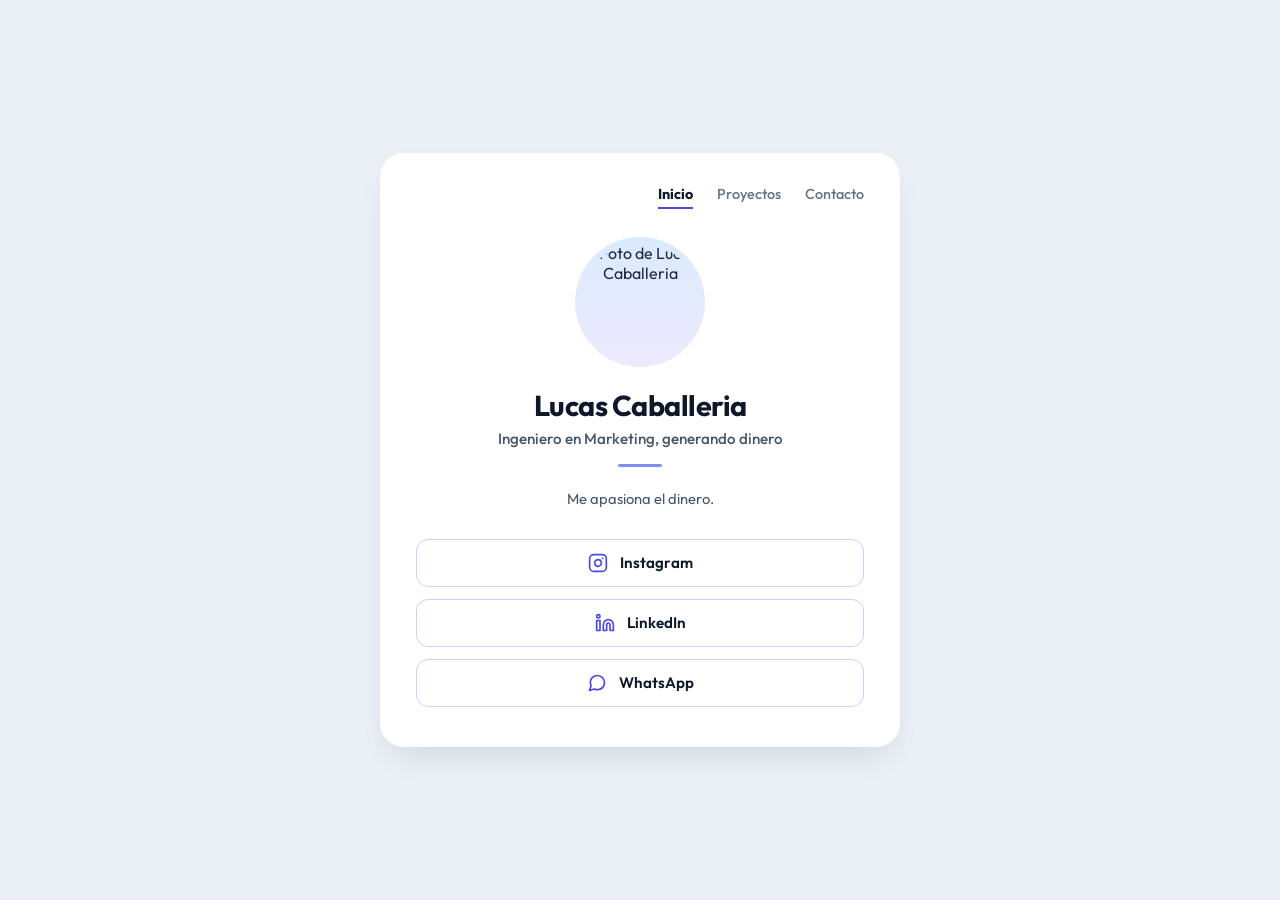
==== index.html @ fe119c32 "update: cambiar foto de perfil" ====
<!DOCTYPE html>
<html lang="es">

<head>
    <meta charset="UTF-8">
    <meta name="viewport" content="width=device-width, initial-scale=1.0">
    <title>Carolina Torres - Portafolio</title>

    <!-- Vinculación del archivo CSS -->
    <link rel="stylesheet" href="css/style.css">

    <!-- Tipografía Outfit desde Google Fonts -->
    <link rel="preconnect" href="https://fonts.googleapis.com">
    <link rel="preconnect" href="https://fonts.gstatic.com" crossorigin>
    <link href="https://fonts.googleapis.com/css2?family=Outfit:wght@300;400;500;600;700&display=swap" rel="stylesheet">
</head>

<body>

    <!-- TARJETA PRINCIPAL -->
    <main class="card">

        <!-- 1. Menú de Navegación Superior -->
        <nav class="nav-menu">
            <a href="index.html" class="nav-link active">Inicio</a>
            <a href="proyectos.html" class="nav-link">Proyectos</a>
            <a href="contacto.html" class="nav-link">Contacto</a>
        </nav>

        <!-- 2. Avatar / Foto de Perfil -->
        <div class="avatar-container">
            <img src="https://images.unsplash.com/photo-1534528741775-53994a69daeb?w=400&auto=format&fit=crop&q=80"
                alt="Foto de Lucas Caballeria" class="avatar-img">
        </div>

        <!-- 3. Información Personal -->
        <h1 class="profile-name">Lucas Caballeria</h1>
        <p class="profile-title">Ingeniero en Marketing, generando dinero</p>

        <!-- Línea decorativa -->
        <div class="divider"></div>

        <!-- 4. Biografía -->
        <p class="profile-bio">
            Me apasiona el dinero.
        </p>

        <!-- 5. Botones de Redes Sociales / Contacto -->
        <div class="social-links">
            <a href="https://instagram.com" target="_blank" class="social-btn">
                <svg class="social-icon" viewBox="0 0 24 24" fill="none" stroke="currentColor" stroke-width="2"
                    stroke-linecap="round" stroke-linejoin="round">
                    <rect x="2" y="2" width="20" height="20" rx="5" ry="5"></rect>
                    <path d="M16 11.37A4 4 0 1 1 12.63 8 4 4 0 0 1 16 11.37z"></path>
                    <line x1="17.5" y1="6.5" x2="17.51" y2="6.5"></line>
                </svg>
                <span>Instagram</span>
            </a>

            <a href="https://linkedin.com" target="_blank" class="social-btn">
                <svg class="social-icon" viewBox="0 0 24 24" fill="none" stroke="currentColor" stroke-width="2"
                    stroke-linecap="round" stroke-linejoin="round">
                    <path d="M16 8a6 6 0 0 1 6 6v7h-4v-7a2 2 0 0 0-2-2 2 2 0 0 0-2 2v7h-4v-7a6 6 0 0 1 6-6z"></path>
                    <rect x="2" y="9" width="4" height="12"></rect>
                    <circle cx="4" cy="4" r="2"></circle>
                </svg>
                <span>LinkedIn</span>
            </a>

            <a href="https://whatsapp.com" target="_blank" class="social-btn">
                <svg class="social-icon" viewBox="0 0 24 24" fill="none" stroke="currentColor" stroke-width="2"
                    stroke-linecap="round" stroke-linejoin="round">
                    <path
                        d="M21 11.5a8.38 8.38 0 0 1-.9 3.8 8.5 8.5 0 0 1-7.6 4.7 8.38 8.38 0 0 1-3.8-.9L3 21l1.9-5.7a8.38 8.38 0 0 1-.9-3.8 8.5 8.5 0 0 1 4.7-7.6 8.38 8.38 0 0 1 3.8-.9h.5a8.48 8.48 0 0 1 8 8v.5z">
                    </path>
                </svg>
                <span>WhatsApp</span>
            </a>
        </div>

    </main>

</body>

</html>
---- css/style.css ----
/* ==========================================================================
   1. RESET Y ESTILOS GENERALES
   ========================================================================== */
* {
    margin: 0;
    padding: 0;
    box-sizing: border-box;
}

body {
    font-family: 'Outfit', -apple-system, BlinkMacSystemFont, 'Segoe UI', Roboto, sans-serif;
    background-color: #ebf0f7;
    /* Fondo azul grisáceo suave */
    color: #1e293b;
    min-height: 100vh;
    display: flex;
    justify-content: center;
    align-items: center;
    padding: 24px;
}

/* ==========================================================================
   2. CONTENEDOR PRINCIPAL (CARD)
   ========================================================================== */
.card {
    background-color: #ffffff;
    width: 100%;
    max-width: 520px;
    border-radius: 24px;
    padding: 32px 36px 40px;
    box-shadow: 0 10px 30px -5px rgba(0, 0, 0, 0.05), 0 20px 40px -15px rgba(0, 0, 0, 0.07);
    text-align: center;
}

/* ==========================================================================
   3. MENÚ DE NAVEGACIÓN SUPERIOR
   ========================================================================== */
.nav-menu {
    display: flex;
    justify-content: flex-end;
    gap: 24px;
    margin-bottom: 28px;
}

.nav-link {
    text-decoration: none;
    font-size: 0.9rem;
    font-weight: 500;
    color: #64748b;
    padding-bottom: 4px;
    border-bottom: 2px solid transparent;
    transition: all 0.2s ease;
}

.nav-link:hover {
    color: #0f172a;
}

/* Enlace activo con línea azul */
.nav-link.active {
    color: #0f172a;
    font-weight: 700;
    border-bottom: 2.5px solid #4f46e5;
}

/* ==========================================================================
   4. AVATAR / FOTO DE PERFIL
   ========================================================================== */
.avatar-container {
    width: 130px;
    height: 130px;
    margin: 0 auto 20px auto;
    border-radius: 50%;
    padding: 6px;
    background: linear-gradient(180deg, #dbeafe 0%, #ede9fe 100%);
    display: flex;
    align-items: center;
    justify-content: center;
}

.avatar-img {
    width: 100%;
    height: 100%;
    border-radius: 50%;
    object-fit: cover;
    display: block;
}

/* ==========================================================================
   5. TEXTOS Y JERARQUÍA
   ========================================================================== */
.profile-name {
    font-size: 1.8rem;
    font-weight: 700;
    color: #0f172a;
    margin-bottom: 6px;
    letter-spacing: -0.5px;
}

.profile-title {
    font-size: 0.95rem;
    font-weight: 500;
    color: #475569;
    margin-bottom: 16px;
}

.divider {
    width: 44px;
    height: 3px;
    background-color: #818cf8;
    border-radius: 99px;
    margin: 0 auto 20px auto;
}

.profile-bio {
    font-size: 0.92rem;
    line-height: 1.6;
    color: #475569;
    max-width: 420px;
    margin: 0 auto 28px auto;
}

/* ==========================================================================
   6. BOTONES DE REDES SOCIALES
   ========================================================================== */
.social-links {
    display: flex;
    flex-direction: column;
    gap: 12px;
}

.social-btn {
    display: flex;
    align-items: center;
    justify-content: center;
    gap: 12px;
    background-color: #ffffff;
    border: 1.5px solid #c7d2fe;
    border-radius: 12px;
    padding: 13px 20px;
    text-decoration: none;
    color: #0f172a;
    font-size: 0.95rem;
    font-weight: 600;
    transition: all 0.2s ease;
}

.social-icon {
    width: 20px;
    height: 20px;
    color: #4f46e5;
    flex-shrink: 0;
}

.social-btn:hover {
    background-color: #f5f7ff;
    border-color: #4f46e5;
    transform: translateY(-2px);
    box-shadow: 0 4px 12px rgba(79, 70, 229, 0.08);
}
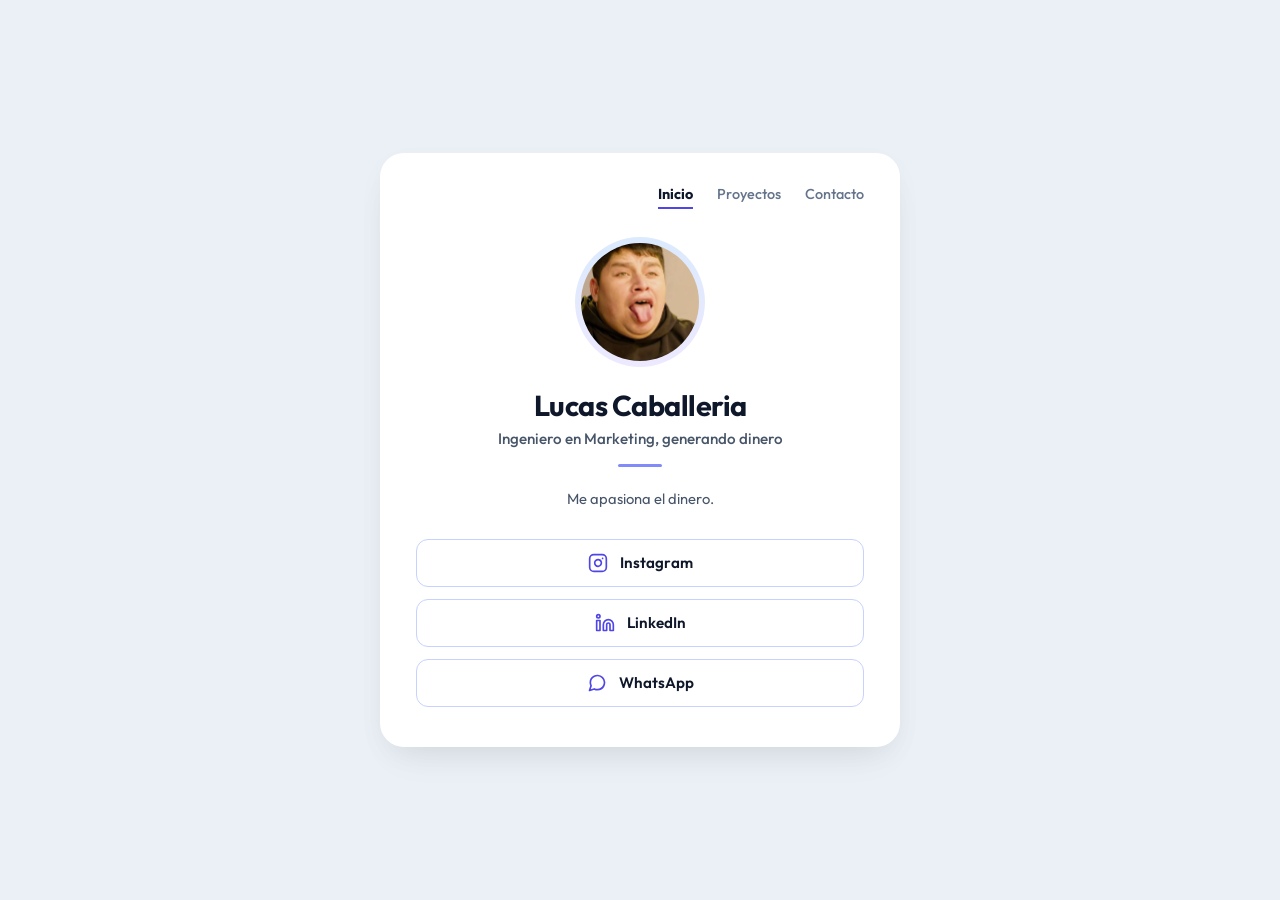
==== commit 3a6c59bf: "feat: actualizar foto de perfil con imagen local" ====
--- a/index.html
+++ b/index.html
@@ -29,8 +29,7 @@
 
         <!-- 2. Avatar / Foto de Perfil -->
         <div class="avatar-container">
-            <img src="https://images.unsplash.com/photo-1534528741775-53994a69daeb?w=400&auto=format&fit=crop&q=80"
-                alt="Foto de Lucas Caballeria" class="avatar-img">
+            <img src="img/perfil.png" alt="Foto de Lucas Caballeria" class="avatar-img">
         </div>
 
         <!-- 3. Información Personal -->
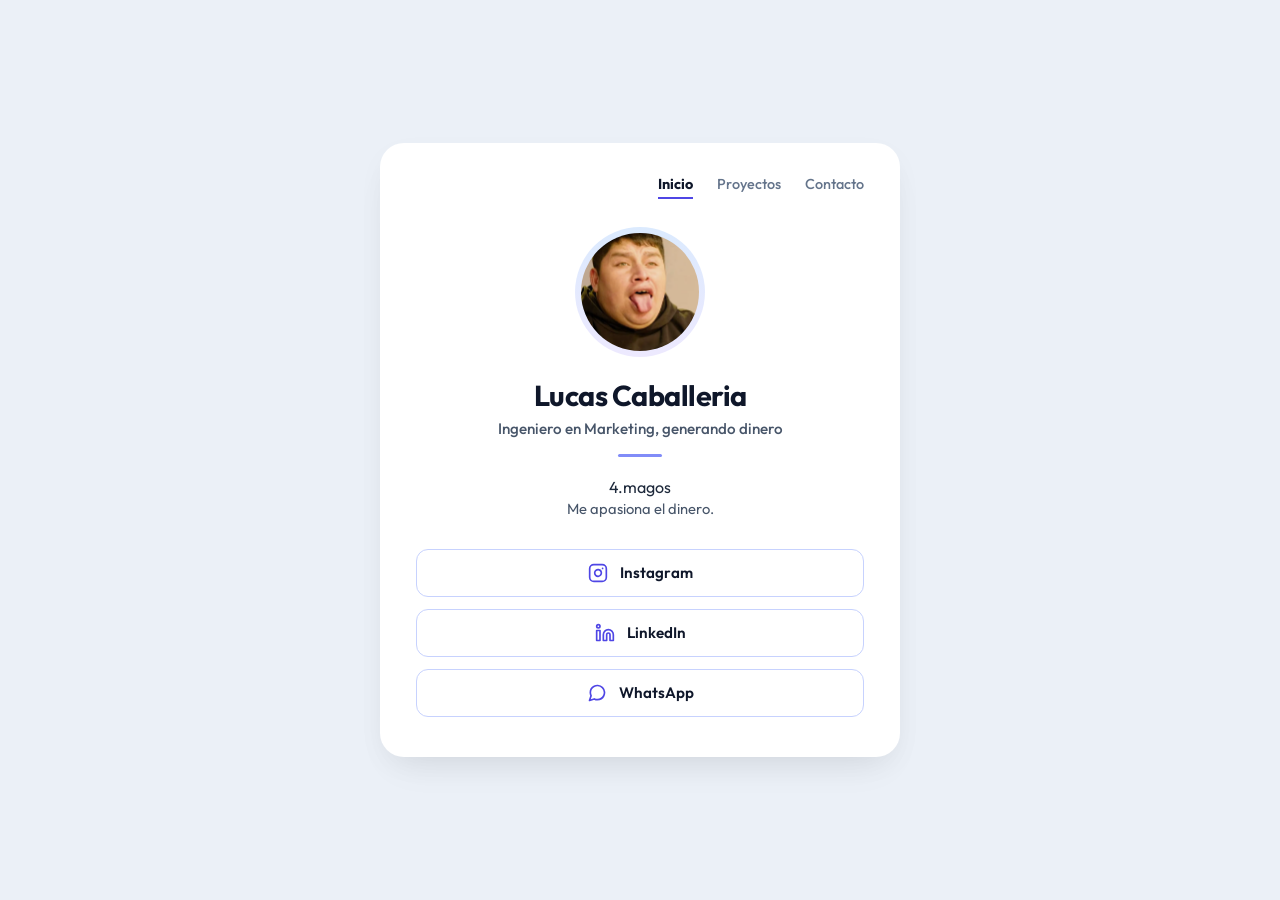
==== commit 446dd225: "Avance 2 de Septiembre" ====
--- a/index.html
+++ b/index.html
@@ -32,13 +32,14 @@
             <img src="img/perfil.png" alt="Foto de Lucas Caballeria" class="avatar-img">
         </div>
 
+
         <!-- 3. Información Personal -->
         <h1 class="profile-name">Lucas Caballeria</h1>
         <p class="profile-title">Ingeniero en Marketing, generando dinero</p>
 
         <!-- Línea decorativa -->
         <div class="divider"></div>
-
+        4.magos
         <!-- 4. Biografía -->
         <p class="profile-bio">
             Me apasiona el dinero.
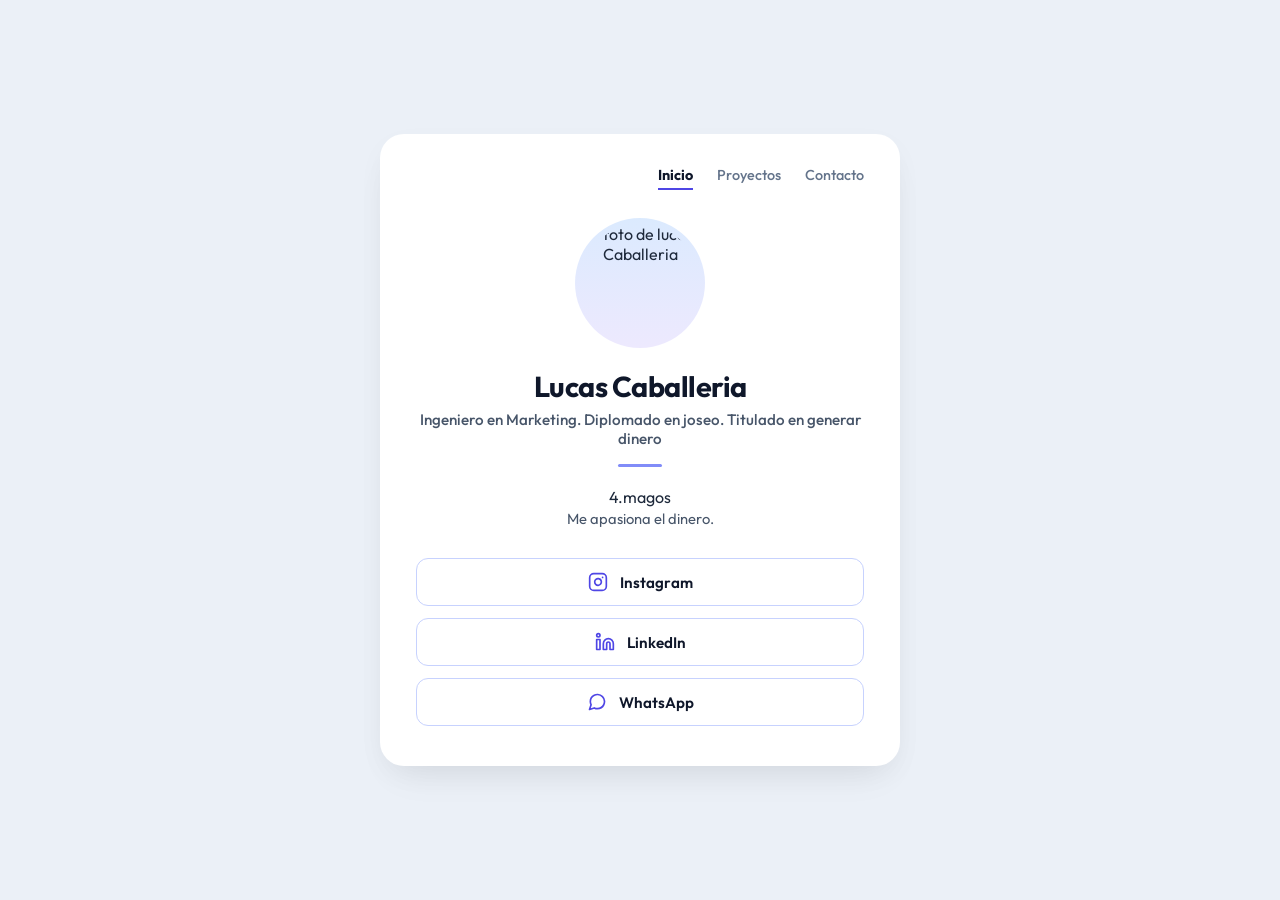
==== commit b176c011: "correccion de foto" ====
--- a/index.html
+++ b/index.html
@@ -4,7 +4,7 @@
 <head>
     <meta charset="UTF-8">
     <meta name="viewport" content="width=device-width, initial-scale=1.0">
-    <title>Carolina Torres - Portafolio</title>
+    <title>4.magos - Portafolio</title>
 
     <!-- Vinculación del archivo CSS -->
     <link rel="stylesheet" href="css/style.css">
@@ -29,13 +29,13 @@
 
         <!-- 2. Avatar / Foto de Perfil -->
         <div class="avatar-container">
-            <img src="img/perfil.png" alt="Foto de Lucas Caballeria" class="avatar-img">
+            <img src="img/perfil.png" alt="foto de lucas Caballeria" class="avatar-img">
         </div>
 
 
         <!-- 3. Información Personal -->
         <h1 class="profile-name">Lucas Caballeria</h1>
-        <p class="profile-title">Ingeniero en Marketing, generando dinero</p>
+        <p class="profile-title">Ingeniero en Marketing. Diplomado en joseo. Titulado en generar dinero</p>
 
         <!-- Línea decorativa -->
         <div class="divider"></div>
@@ -47,7 +47,7 @@
 
         <!-- 5. Botones de Redes Sociales / Contacto -->
         <div class="social-links">
-            <a href="https://instagram.com" target="_blank" class="social-btn">
+            <a href="https://www.instagram.com/p/Dclc0QiOh9T/" target="_blank" class="social-btn">
                 <svg class="social-icon" viewBox="0 0 24 24" fill="none" stroke="currentColor" stroke-width="2"
                     stroke-linecap="round" stroke-linejoin="round">
                     <rect x="2" y="2" width="20" height="20" rx="5" ry="5"></rect>
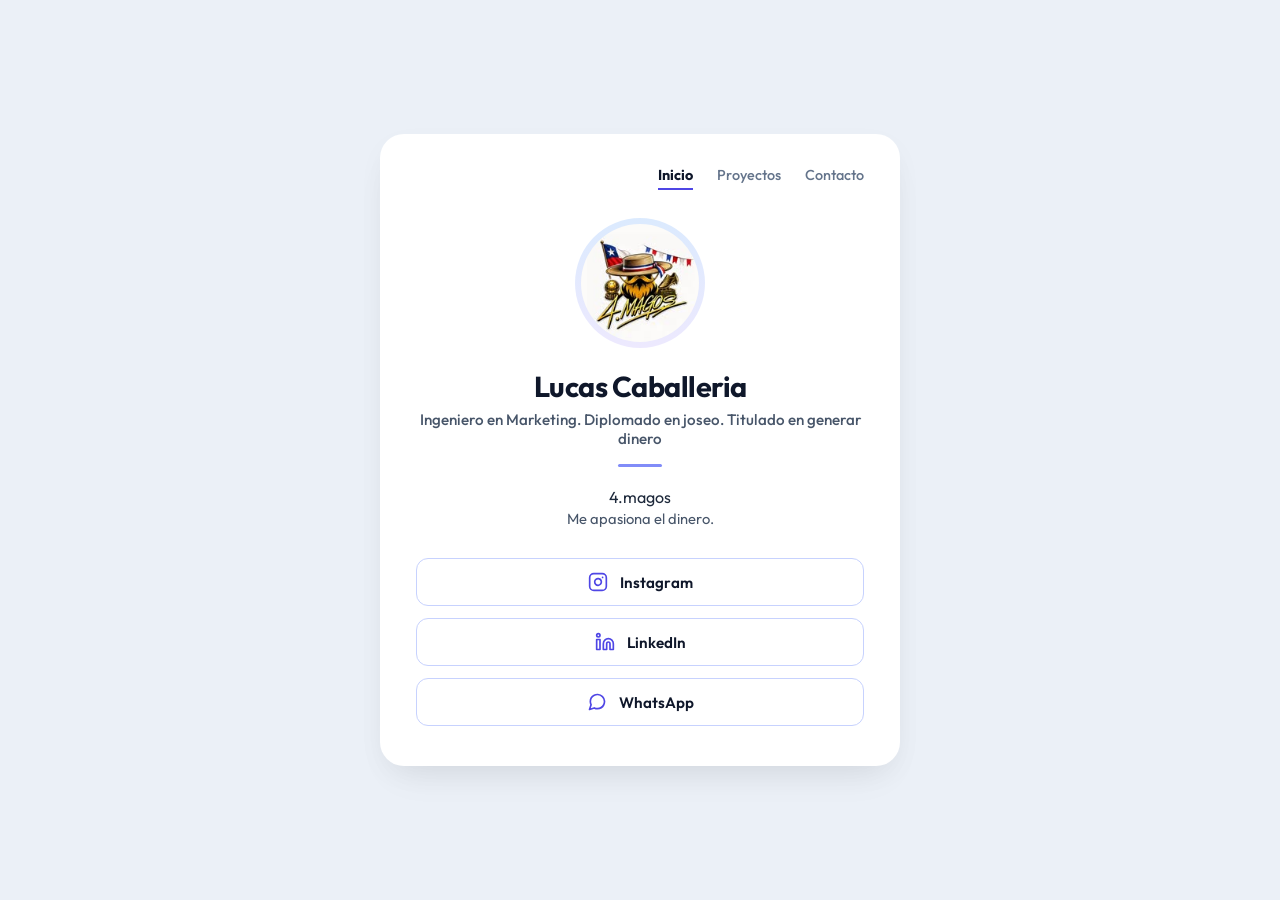
==== commit 5d0f63bf: "fix: actualizar ruta de avatar a img/avatar.jpg" ====
--- a/index.html
+++ b/index.html
@@ -29,7 +29,7 @@
 
         <!-- 2. Avatar / Foto de Perfil -->
         <div class="avatar-container">
-            <img src="img/perfil.png" alt="foto de lucas Caballeria" class="avatar-img">
+            <img src="img/avatar.jpg" alt="foto de lucas Caballeria" class="avatar-img">
         </div>
 
 
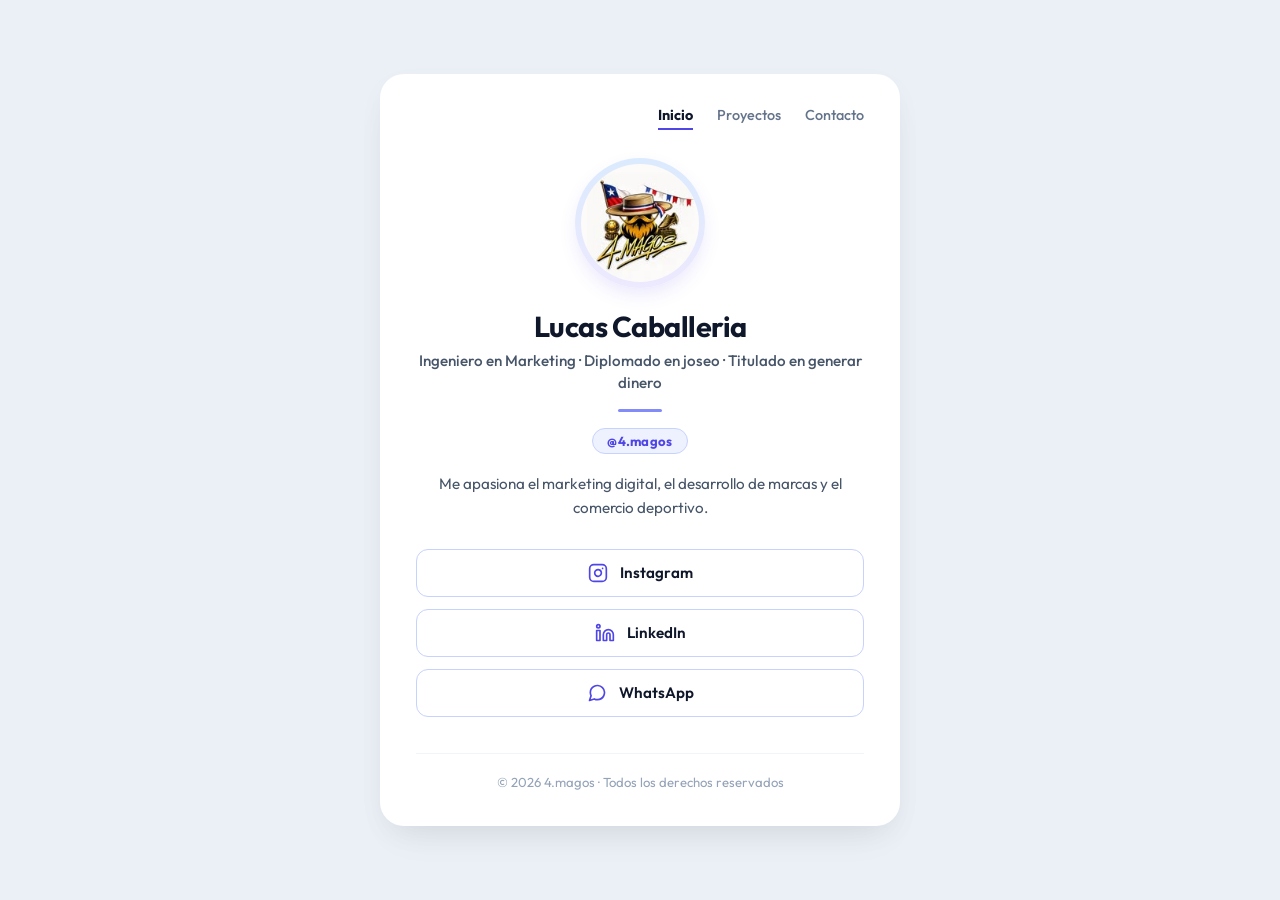
==== commit b695c282: "feat: organizar proyectos en cuadricula responsiva y ajustar proporcion de fotos" ====
--- a/index.html
+++ b/index.html
@@ -21,32 +21,34 @@
     <main class="card">
 
         <!-- 1. Menú de Navegación Superior -->
-        <nav class="nav-menu">
-            <a href="index.html" class="nav-link active">Inicio</a>
-            <a href="proyectos.html" class="nav-link">Proyectos</a>
-            <a href="contacto.html" class="nav-link">Contacto</a>
-        </nav>
+        <header>
+            <nav class="nav-menu">
+                <a href="index.html" class="nav-link active">Inicio</a>
+                <a href="proyectos.html" class="nav-link">Proyectos</a>
+                <a href="contacto.html" class="nav-link">Contacto</a>
+            </nav>
+        </header>
 
         <!-- 2. Avatar / Foto de Perfil -->
         <div class="avatar-container">
-            <img src="img/avatar.jpg" alt="foto de lucas Caballeria" class="avatar-img">
+            <img src="img/avatar.jpg" alt="Foto de perfil de Lucas Caballeria" class="avatar-img">
         </div>
-
 
         <!-- 3. Información Personal -->
         <h1 class="profile-name">Lucas Caballeria</h1>
-        <p class="profile-title">Ingeniero en Marketing. Diplomado en joseo. Titulado en generar dinero</p>
+        <p class="profile-title">Ingeniero en Marketing · Diplomado en joseo · Titulado en generar dinero</p>
 
-        <!-- Línea decorativa -->
+        <!-- Línea decorativa y distintivo de marca -->
         <div class="divider"></div>
-        4.magos
+        <span class="profile-tag">@4.magos</span>
+
         <!-- 4. Biografía -->
         <p class="profile-bio">
-            Me apasiona el dinero.
+            Me apasiona el marketing digital, el desarrollo de marcas y el comercio deportivo.
         </p>
 
         <!-- 5. Botones de Redes Sociales / Contacto -->
-        <div class="social-links">
+        <section class="social-links">
             <a href="https://www.instagram.com/p/Dclc0QiOh9T/" target="_blank" class="social-btn">
                 <svg class="social-icon" viewBox="0 0 24 24" fill="none" stroke="currentColor" stroke-width="2"
                     stroke-linecap="round" stroke-linejoin="round">
@@ -76,7 +78,12 @@
                 </svg>
                 <span>WhatsApp</span>
             </a>
-        </div>
+        </section>
+
+        <!-- 6. Pie de página semántico -->
+        <footer class="site-footer">
+            <p>© 2026 4.magos · Todos los derechos reservados</p>
+        </footer>
 
     </main>
 
--- a/css/style.css
+++ b/css/style.css
@@ -5,6 +5,12 @@
     margin: 0;
     padding: 0;
     box-sizing: border-box;
+}
+
+img {
+    max-width: 100%;
+    height: auto;
+    display: block;
 }
 
 body {
@@ -14,9 +20,10 @@
     color: #1e293b;
     min-height: 100vh;
     display: flex;
-    justify-content: center;
-    align-items: center;
-    padding: 24px;
+    flex-direction: column;
+    justify-content: flex-start;
+    align-items: center;
+    padding: 36px 20px;
 }
 
 /* ==========================================================================
@@ -27,9 +34,10 @@
     width: 100%;
     max-width: 520px;
     border-radius: 24px;
-    padding: 32px 36px 40px;
+    padding: 32px 36px 36px;
     box-shadow: 0 10px 30px -5px rgba(0, 0, 0, 0.05), 0 20px 40px -15px rgba(0, 0, 0, 0.07);
     text-align: center;
+    margin: auto 0;
 }
 
 /* ==========================================================================
@@ -76,6 +84,7 @@
     display: flex;
     align-items: center;
     justify-content: center;
+    box-shadow: 0 8px 20px -4px rgba(79, 70, 229, 0.15);
 }
 
 .avatar-img {
@@ -102,6 +111,7 @@
     font-weight: 500;
     color: #475569;
     margin-bottom: 16px;
+    line-height: 1.4;
 }
 
 .divider {
@@ -109,11 +119,24 @@
     height: 3px;
     background-color: #818cf8;
     border-radius: 99px;
-    margin: 0 auto 20px auto;
+    margin: 0 auto 16px auto;
+}
+
+.profile-tag {
+    display: inline-block;
+    font-size: 0.82rem;
+    font-weight: 700;
+    color: #4f46e5;
+    background-color: #eef2ff;
+    border: 1px solid #c7d2fe;
+    padding: 4px 14px;
+    border-radius: 999px;
+    margin-bottom: 18px;
+    letter-spacing: 0.3px;
 }
 
 .profile-bio {
-    font-size: 0.92rem;
+    font-size: 0.95rem;
     line-height: 1.6;
     color: #475569;
     max-width: 420px;
@@ -157,4 +180,447 @@
     border-color: #4f46e5;
     transform: translateY(-2px);
     box-shadow: 0 4px 12px rgba(79, 70, 229, 0.08);
+}
+
+/* ==========================================================================
+   7. CONTENEDOR ANCHO PARA PROYECTOS Y TIENDA (.card-large)
+   ========================================================================== */
+.card-large {
+    max-width: 1100px;
+    text-align: left;
+    padding: 36px 44px 40px;
+    margin: 10px auto;
+}
+
+/* Encabezados de sección */
+.section-header {
+    margin-bottom: 32px;
+}
+
+.section-title {
+    font-size: 2.1rem;
+    font-weight: 700;
+    color: #0f172a;
+    letter-spacing: -0.5px;
+}
+
+.title-bar {
+    width: 42px;
+    height: 3.5px;
+    background-color: #4f46e5;
+    border-radius: 99px;
+    margin-top: 8px;
+    margin-bottom: 12px;
+}
+
+.section-subtitle {
+    font-size: 0.98rem;
+    color: #64748b;
+    line-height: 1.5;
+}
+
+/* ==========================================================================
+   8. CATÁLOGO EN CUADRÍCULA (GRID DE PROYECTOS / TIENDA)
+   ========================================================================== */
+.projects-grid,
+.products-list {
+    display: grid;
+    grid-template-columns: repeat(3, 1fr);
+    gap: 26px;
+    align-items: stretch;
+}
+
+.product-item {
+    display: flex;
+    flex-direction: column;
+    background-color: #ffffff;
+    border: 1px solid #e2e8f0;
+    border-radius: 20px;
+    overflow: hidden;
+    transition: all 0.3s cubic-bezier(0.16, 1, 0.3, 1);
+    box-shadow: 0 2px 10px rgba(0, 0, 0, 0.03);
+}
+
+.product-item:hover {
+    border-color: #c7d2fe;
+    box-shadow: 0 16px 36px -8px rgba(79, 70, 229, 0.16);
+    transform: translateY(-6px);
+}
+
+/* Caja de Imagen del producto */
+.product-img-box {
+    position: relative;
+    width: 100%;
+    aspect-ratio: 4 / 5;
+    background: linear-gradient(135deg, #f8fafc 0%, #f1f5f9 100%);
+    overflow: hidden;
+    border-bottom: 1px solid #f1f5f9;
+    display: flex;
+    align-items: center;
+    justify-content: center;
+}
+
+.product-photo {
+    width: 100%;
+    height: 100%;
+    object-fit: cover;
+    object-position: top center;
+    transition: transform 0.4s ease;
+}
+
+.product-item:hover .product-photo {
+    transform: scale(1.05);
+}
+
+.price-chip {
+    position: absolute;
+    bottom: 12px;
+    right: 12px;
+    background: rgba(15, 23, 42, 0.88);
+    backdrop-filter: blur(6px);
+    color: #ffffff;
+    font-size: 0.85rem;
+    font-weight: 700;
+    padding: 5px 11px;
+    border-radius: 10px;
+    box-shadow: 0 2px 8px rgba(0, 0, 0, 0.25);
+}
+
+/* Información del producto dentro de la tarjeta */
+.product-info {
+    flex: 1;
+    display: flex;
+    flex-direction: column;
+    padding: 22px 22px 24px;
+}
+
+/* Badges de producto */
+.product-badge {
+    display: inline-block;
+    align-self: flex-start;
+    font-size: 0.72rem;
+    font-weight: 700;
+    text-transform: uppercase;
+    letter-spacing: 0.5px;
+    padding: 4px 10px;
+    border-radius: 999px;
+    margin-bottom: 12px;
+}
+
+.badge-purple {
+    background-color: #f3e8ff;
+    color: #7e22ce;
+    border: 1px solid #e9d5ff;
+}
+
+.badge-blue {
+    background-color: #e0f2fe;
+    color: #0369a1;
+    border: 1px solid #bae6fd;
+}
+
+.badge-gold {
+    background-color: #fef3c7;
+    color: #b45309;
+    border: 1px solid #fde68a;
+}
+
+.product-name {
+    font-size: 1.15rem;
+    font-weight: 700;
+    color: #0f172a;
+    margin-bottom: 10px;
+    line-height: 1.35;
+}
+
+.product-desc {
+    font-size: 0.88rem;
+    color: #64748b;
+    line-height: 1.55;
+    margin-bottom: 16px;
+    flex-grow: 1;
+}
+
+/* Precio y disponibilidad */
+.product-pricing {
+    display: flex;
+    align-items: center;
+    justify-content: space-between;
+    gap: 12px;
+    padding-top: 14px;
+    border-top: 1px solid #f1f5f9;
+    margin-bottom: 16px;
+}
+
+.price-value {
+    font-size: 1.45rem;
+    font-weight: 800;
+    color: #1e1b4b;
+    letter-spacing: -0.5px;
+}
+
+.stock-tag {
+    font-size: 0.76rem;
+    font-weight: 600;
+    color: #16a34a;
+    background-color: #dcfce7;
+    padding: 3px 8px;
+    border-radius: 6px;
+}
+
+/* Botón comprar y tallas */
+.product-actions {
+    display: flex;
+    flex-direction: column;
+    gap: 10px;
+}
+
+.buy-btn {
+    display: inline-flex;
+    align-items: center;
+    justify-content: center;
+    gap: 8px;
+    width: 100%;
+    background-color: #4f46e5;
+    color: #ffffff;
+    font-size: 0.92rem;
+    font-weight: 600;
+    text-decoration: none;
+    padding: 12px 18px;
+    border-radius: 12px;
+    transition: all 0.2s ease;
+    box-shadow: 0 4px 12px rgba(79, 70, 229, 0.25);
+}
+
+.buy-btn:hover {
+    background-color: #4338ca;
+    transform: translateY(-1px);
+    box-shadow: 0 6px 16px rgba(79, 70, 229, 0.35);
+}
+
+.cart-icon {
+    width: 18px;
+    height: 18px;
+}
+
+.sizes-text {
+    font-size: 0.78rem;
+    font-weight: 500;
+    color: #94a3b8;
+    text-align: center;
+}
+
+/* ==========================================================================
+   9. PÁGINA DE CONTACTO
+   ========================================================================== */
+.contact-container {
+    display: grid;
+    grid-template-columns: 1.4fr 1fr;
+    gap: 36px;
+    align-items: start;
+}
+
+.contact-form {
+    display: flex;
+    flex-direction: column;
+    gap: 16px;
+}
+
+.form-group {
+    display: flex;
+    flex-direction: column;
+    gap: 6px;
+    text-align: left;
+}
+
+.form-label {
+    font-size: 0.88rem;
+    font-weight: 600;
+    color: #334155;
+}
+
+.form-input,
+.form-textarea {
+    width: 100%;
+    font-family: inherit;
+    font-size: 0.92rem;
+    color: #0f172a;
+    background-color: #f8fafc;
+    border: 1.5px solid #e2e8f0;
+    border-radius: 10px;
+    padding: 12px 15px;
+    outline: none;
+    transition: all 0.2s ease;
+}
+
+.form-input:focus,
+.form-textarea:focus {
+    background-color: #ffffff;
+    border-color: #4f46e5;
+    box-shadow: 0 0 0 3px rgba(79, 70, 229, 0.12);
+}
+
+.form-textarea {
+    resize: vertical;
+    min-height: 110px;
+}
+
+.submit-btn {
+    display: inline-flex;
+    align-items: center;
+    justify-content: center;
+    gap: 10px;
+    background-color: #4f46e5;
+    color: #ffffff;
+    font-family: inherit;
+    font-size: 0.95rem;
+    font-weight: 600;
+    border: none;
+    border-radius: 10px;
+    padding: 13px 22px;
+    cursor: pointer;
+    transition: all 0.2s ease;
+    box-shadow: 0 4px 12px rgba(79, 70, 229, 0.2);
+    margin-top: 4px;
+}
+
+.submit-btn:hover {
+    background-color: #4338ca;
+    transform: translateY(-2px);
+    box-shadow: 0 6px 16px rgba(79, 70, 229, 0.3);
+}
+
+.send-icon {
+    width: 18px;
+    height: 18px;
+}
+
+.contact-info-card {
+    background: linear-gradient(135deg, #f5f3ff 0%, #ede9fe 100%);
+    border: 1px solid #ddd6fe;
+    border-radius: 16px;
+    padding: 26px;
+    display: flex;
+    flex-direction: column;
+    align-items: flex-start;
+    gap: 16px;
+}
+
+.info-icon-wrapper {
+    width: 46px;
+    height: 46px;
+    background-color: #ffffff;
+    border-radius: 12px;
+    display: flex;
+    align-items: center;
+    justify-content: center;
+    box-shadow: 0 4px 10px rgba(79, 70, 229, 0.1);
+}
+
+.info-icon {
+    width: 22px;
+    height: 22px;
+    color: #4f46e5;
+}
+
+.info-content {
+    display: flex;
+    flex-direction: column;
+    gap: 6px;
+}
+
+.info-label {
+    font-size: 0.85rem;
+    color: #6b7280;
+    font-weight: 500;
+}
+
+.info-email {
+    font-size: 1.05rem;
+    font-weight: 700;
+    color: #4f46e5;
+    text-decoration: none;
+    word-break: break-word;
+}
+
+.info-email:hover {
+    text-decoration: underline;
+}
+
+.info-subtext {
+    font-size: 0.82rem;
+    color: #8b5cf6;
+    margin-top: 2px;
+}
+
+/* ==========================================================================
+   10. PIE DE PÁGINA (FOOTER)
+   ========================================================================== */
+.site-footer {
+    margin-top: 36px;
+    padding-top: 20px;
+    border-top: 1px solid #f1f5f9;
+    font-size: 0.82rem;
+    color: #94a3b8;
+    text-align: center;
+}
+
+/* ==========================================================================
+   11. RESPONSIVE DESIGN (TABLETS Y MÓVILES)
+   ========================================================================== */
+@media (max-width: 992px) {
+    .card-large {
+        padding: 32px 28px 36px;
+    }
+
+    .projects-grid,
+    .products-list {
+        grid-template-columns: repeat(2, 1fr);
+        gap: 22px;
+    }
+
+    .contact-container {
+        grid-template-columns: 1fr;
+        gap: 28px;
+    }
+}
+
+@media (max-width: 680px) {
+    body {
+        padding: 16px 12px;
+    }
+
+    .card {
+        padding: 24px 18px 28px;
+        border-radius: 20px;
+    }
+
+    .card-large {
+        padding: 24px 16px 28px;
+        border-radius: 20px;
+    }
+
+    .nav-menu {
+        justify-content: center;
+        gap: 18px;
+        margin-bottom: 22px;
+    }
+
+    .section-title {
+        font-size: 1.75rem;
+    }
+
+    .projects-grid,
+    .products-list {
+        grid-template-columns: 1fr;
+        gap: 20px;
+    }
+
+    .product-img-box {
+        aspect-ratio: 4 / 4.8;
+    }
+
+    .price-value {
+        font-size: 1.35rem;
+    }
 }
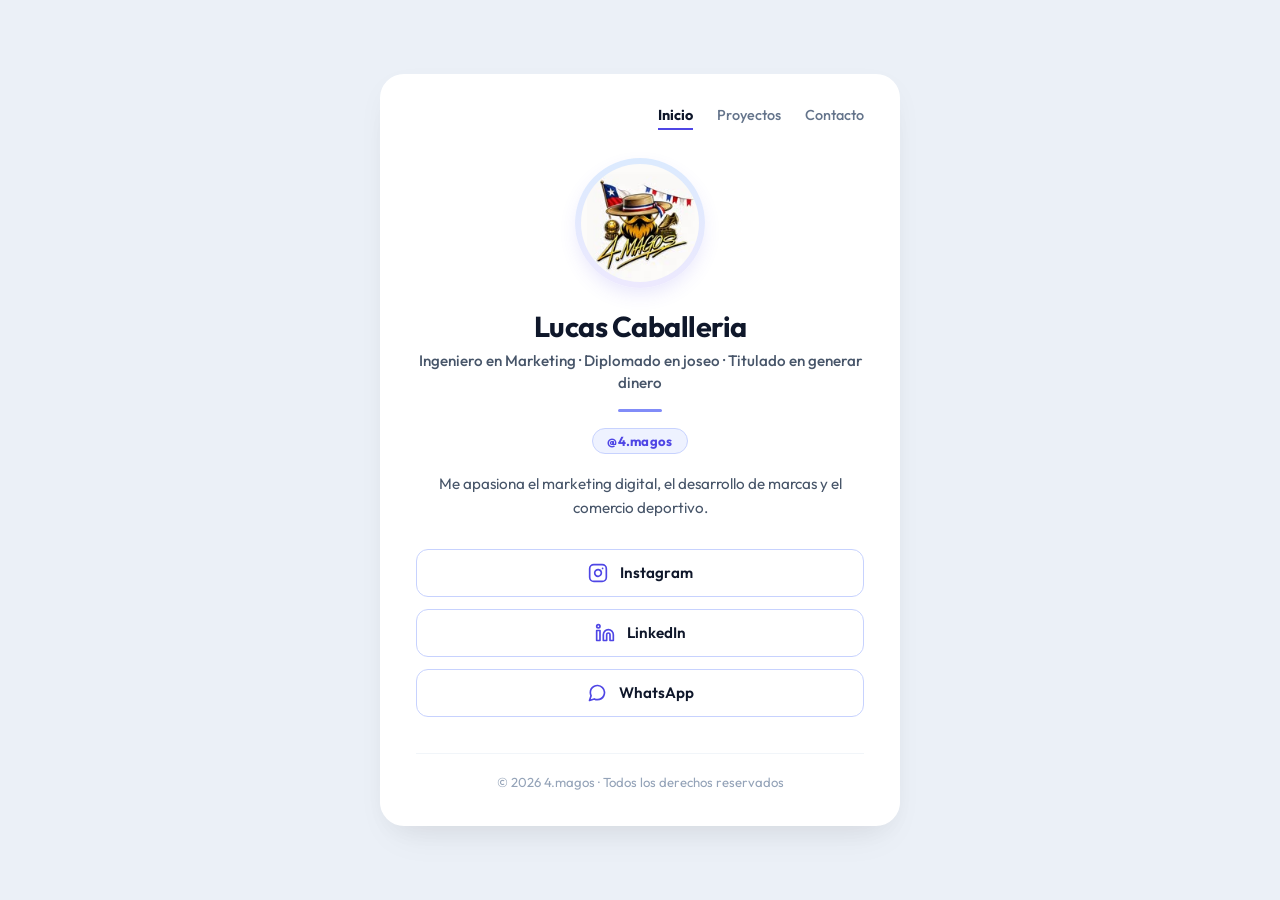
==== commit 2a2f45d6: "feat: integrar libreria de animaciones AOS con efectos interactivos de scroll" ====
--- a/index.html
+++ b/index.html
@@ -12,16 +12,19 @@
     <!-- Tipografía Outfit desde Google Fonts -->
     <link rel="preconnect" href="https://fonts.googleapis.com">
     <link rel="preconnect" href="https://fonts.gstatic.com" crossorigin>
-    <link href="https://fonts.googleapis.com/css2?family=Outfit:wght@300;400;500;600;700&display=swap" rel="stylesheet">
+    <link href="https://fonts.googleapis.com/css2?family=Outfit:wght@300;400;500;600;700;800&display=swap" rel="stylesheet">
+
+    <!-- Librería de animaciones AOS (Animate On Scroll) -->
+    <link rel="stylesheet" href="https://unpkg.com/aos@next/dist/aos.css" />
 </head>
 
 <body>
 
     <!-- TARJETA PRINCIPAL -->
-    <main class="card">
+    <main class="card" data-aos="fade-up" data-aos-duration="850">
 
         <!-- 1. Menú de Navegación Superior -->
-        <header>
+        <header data-aos="fade-down" data-aos-delay="100">
             <nav class="nav-menu">
                 <a href="index.html" class="nav-link active">Inicio</a>
                 <a href="proyectos.html" class="nav-link">Proyectos</a>
@@ -30,26 +33,26 @@
         </header>
 
         <!-- 2. Avatar / Foto de Perfil -->
-        <div class="avatar-container">
+        <div class="avatar-container" data-aos="zoom-in" data-aos-delay="200" data-aos-duration="800">
             <img src="img/avatar.jpg" alt="Foto de perfil de Lucas Caballeria" class="avatar-img">
         </div>
 
         <!-- 3. Información Personal -->
-        <h1 class="profile-name">Lucas Caballeria</h1>
-        <p class="profile-title">Ingeniero en Marketing · Diplomado en joseo · Titulado en generar dinero</p>
+        <h1 class="profile-name" data-aos="fade-up" data-aos-delay="300">Lucas Caballeria</h1>
+        <p class="profile-title" data-aos="fade-up" data-aos-delay="350">Ingeniero en Marketing · Diplomado en joseo · Titulado en generar dinero</p>
 
         <!-- Línea decorativa y distintivo de marca -->
-        <div class="divider"></div>
-        <span class="profile-tag">@4.magos</span>
+        <div class="divider" data-aos="fade-up" data-aos-delay="400"></div>
+        <span class="profile-tag" data-aos="zoom-in" data-aos-delay="450">@4.magos</span>
 
         <!-- 4. Biografía -->
-        <p class="profile-bio">
+        <p class="profile-bio" data-aos="fade-up" data-aos-delay="500">
             Me apasiona el marketing digital, el desarrollo de marcas y el comercio deportivo.
         </p>
 
         <!-- 5. Botones de Redes Sociales / Contacto -->
         <section class="social-links">
-            <a href="https://www.instagram.com/p/Dclc0QiOh9T/" target="_blank" class="social-btn">
+            <a href="https://www.instagram.com/p/Dclc0QiOh9T/" target="_blank" class="social-btn" data-aos="fade-up" data-aos-delay="550">
                 <svg class="social-icon" viewBox="0 0 24 24" fill="none" stroke="currentColor" stroke-width="2"
                     stroke-linecap="round" stroke-linejoin="round">
                     <rect x="2" y="2" width="20" height="20" rx="5" ry="5"></rect>
@@ -59,7 +62,7 @@
                 <span>Instagram</span>
             </a>
 
-            <a href="https://linkedin.com" target="_blank" class="social-btn">
+            <a href="https://linkedin.com" target="_blank" class="social-btn" data-aos="fade-up" data-aos-delay="650">
                 <svg class="social-icon" viewBox="0 0 24 24" fill="none" stroke="currentColor" stroke-width="2"
                     stroke-linecap="round" stroke-linejoin="round">
                     <path d="M16 8a6 6 0 0 1 6 6v7h-4v-7a2 2 0 0 0-2-2 2 2 0 0 0-2 2v7h-4v-7a6 6 0 0 1 6-6z"></path>
@@ -69,7 +72,7 @@
                 <span>LinkedIn</span>
             </a>
 
-            <a href="https://whatsapp.com" target="_blank" class="social-btn">
+            <a href="https://whatsapp.com" target="_blank" class="social-btn" data-aos="fade-up" data-aos-delay="750">
                 <svg class="social-icon" viewBox="0 0 24 24" fill="none" stroke="currentColor" stroke-width="2"
                     stroke-linecap="round" stroke-linejoin="round">
                     <path
@@ -81,12 +84,21 @@
         </section>
 
         <!-- 6. Pie de página semántico -->
-        <footer class="site-footer">
+        <footer class="site-footer" data-aos="fade-up" data-aos-delay="800">
             <p>© 2026 4.magos · Todos los derechos reservados</p>
         </footer>
 
     </main>
 
+    <!-- Scripts de la librería AOS -->
+    <script src="https://unpkg.com/aos@next/dist/aos.js"></script>
+    <script>
+        AOS.init({
+            duration: 800,
+            easing: 'ease-out-cubic',
+            once: true
+        });
+    </script>
 </body>
 
 </html>
--- a/css/style.css
+++ b/css/style.css
@@ -11,6 +11,11 @@
     max-width: 100%;
     height: auto;
     display: block;
+}
+
+html {
+    scroll-behavior: smooth;
+    overflow-x: hidden;
 }
 
 body {
@@ -24,6 +29,7 @@
     justify-content: flex-start;
     align-items: center;
     padding: 36px 20px;
+    overflow-x: hidden;
 }
 
 /* ==========================================================================
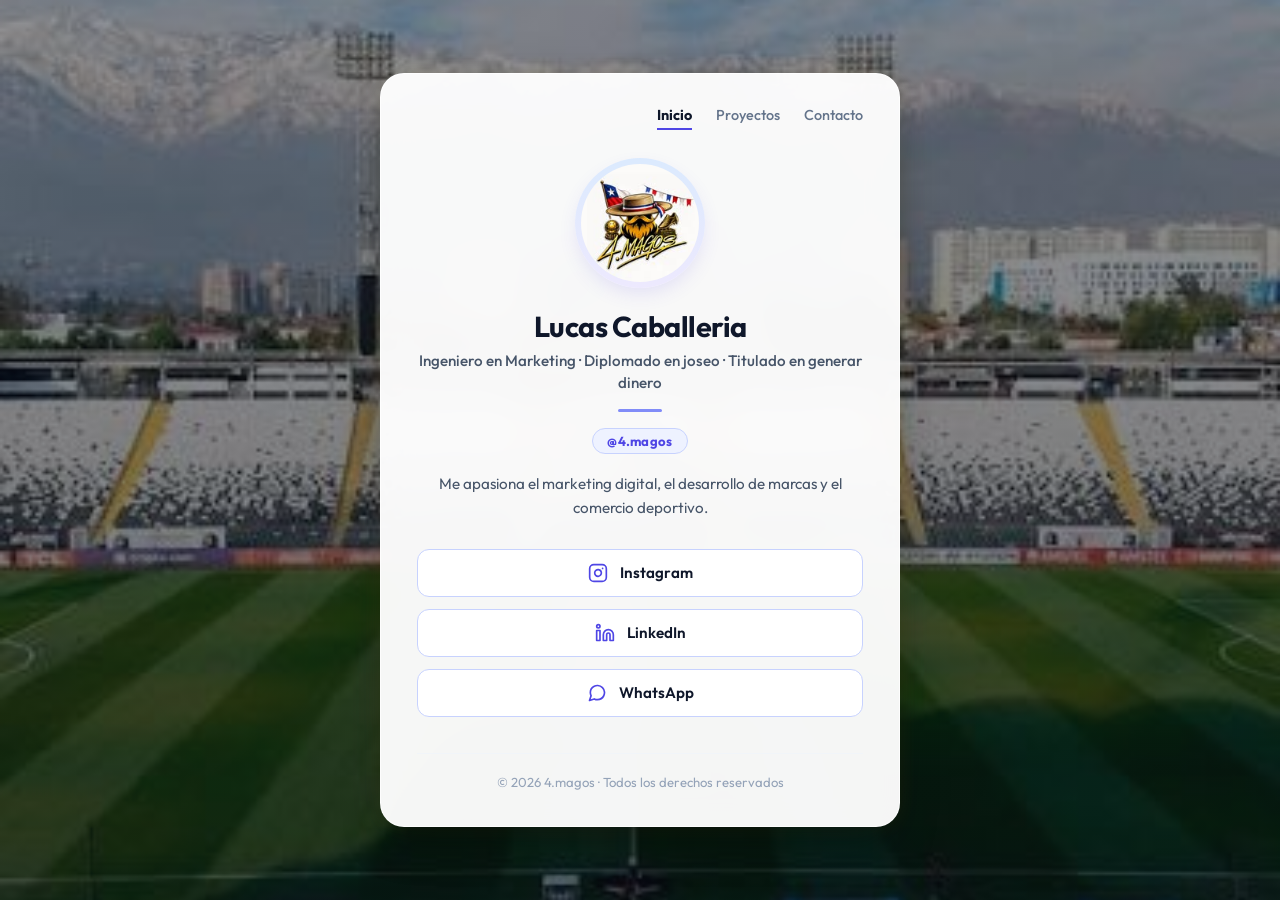
==== commit d3758a46: "feat: actualizar titulo de pagina de proyectos a Coleccion 2027" ====
--- a/index.html
+++ b/index.html
@@ -12,7 +12,8 @@
     <!-- Tipografía Outfit desde Google Fonts -->
     <link rel="preconnect" href="https://fonts.googleapis.com">
     <link rel="preconnect" href="https://fonts.gstatic.com" crossorigin>
-    <link href="https://fonts.googleapis.com/css2?family=Outfit:wght@300;400;500;600;700;800&display=swap" rel="stylesheet">
+    <link href="https://fonts.googleapis.com/css2?family=Outfit:wght@300;400;500;600;700;800&display=swap"
+        rel="stylesheet">
 
     <!-- Librería de animaciones AOS (Animate On Scroll) -->
     <link rel="stylesheet" href="https://unpkg.com/aos@next/dist/aos.css" />
@@ -39,7 +40,8 @@
 
         <!-- 3. Información Personal -->
         <h1 class="profile-name" data-aos="fade-up" data-aos-delay="300">Lucas Caballeria</h1>
-        <p class="profile-title" data-aos="fade-up" data-aos-delay="350">Ingeniero en Marketing · Diplomado en joseo · Titulado en generar dinero</p>
+        <p class="profile-title" data-aos="fade-up" data-aos-delay="350">Ingeniero en Marketing · Diplomado en joseo ·
+            Titulado en generar dinero</p>
 
         <!-- Línea decorativa y distintivo de marca -->
         <div class="divider" data-aos="fade-up" data-aos-delay="400"></div>
@@ -52,7 +54,8 @@
 
         <!-- 5. Botones de Redes Sociales / Contacto -->
         <section class="social-links">
-            <a href="https://www.instagram.com/p/Dclc0QiOh9T/" target="_blank" class="social-btn" data-aos="fade-up" data-aos-delay="550">
+            <a href="https://www.instagram.com/p/Dclc0QiOh9T/" target="_blank" class="social-btn" data-aos="fade-up"
+                data-aos-delay="550">
                 <svg class="social-icon" viewBox="0 0 24 24" fill="none" stroke="currentColor" stroke-width="2"
                     stroke-linecap="round" stroke-linejoin="round">
                     <rect x="2" y="2" width="20" height="20" rx="5" ry="5"></rect>
--- a/css/style.css
+++ b/css/style.css
@@ -20,8 +20,8 @@
 
 body {
     font-family: 'Outfit', -apple-system, BlinkMacSystemFont, 'Segoe UI', Roboto, sans-serif;
-    background-color: #ebf0f7;
-    /* Fondo azul grisáceo suave */
+    background: linear-gradient(rgba(10, 15, 25, 0.45), rgba(10, 15, 25, 0.55)), url('../img/fondo.jpg') no-repeat center center fixed;
+    background-size: cover;
     color: #1e293b;
     min-height: 100vh;
     display: flex;
@@ -36,12 +36,15 @@
    2. CONTENEDOR PRINCIPAL (CARD)
    ========================================================================== */
 .card {
-    background-color: #ffffff;
+    background-color: rgba(255, 255, 255, 0.96);
+    backdrop-filter: blur(16px);
+    -webkit-backdrop-filter: blur(16px);
+    border: 1px solid rgba(255, 255, 255, 0.8);
     width: 100%;
     max-width: 520px;
     border-radius: 24px;
     padding: 32px 36px 36px;
-    box-shadow: 0 10px 30px -5px rgba(0, 0, 0, 0.05), 0 20px 40px -15px rgba(0, 0, 0, 0.07);
+    box-shadow: 0 20px 45px -10px rgba(0, 0, 0, 0.45), 0 0 25px rgba(212, 175, 55, 0.08);
     text-align: center;
     margin: auto 0;
 }
